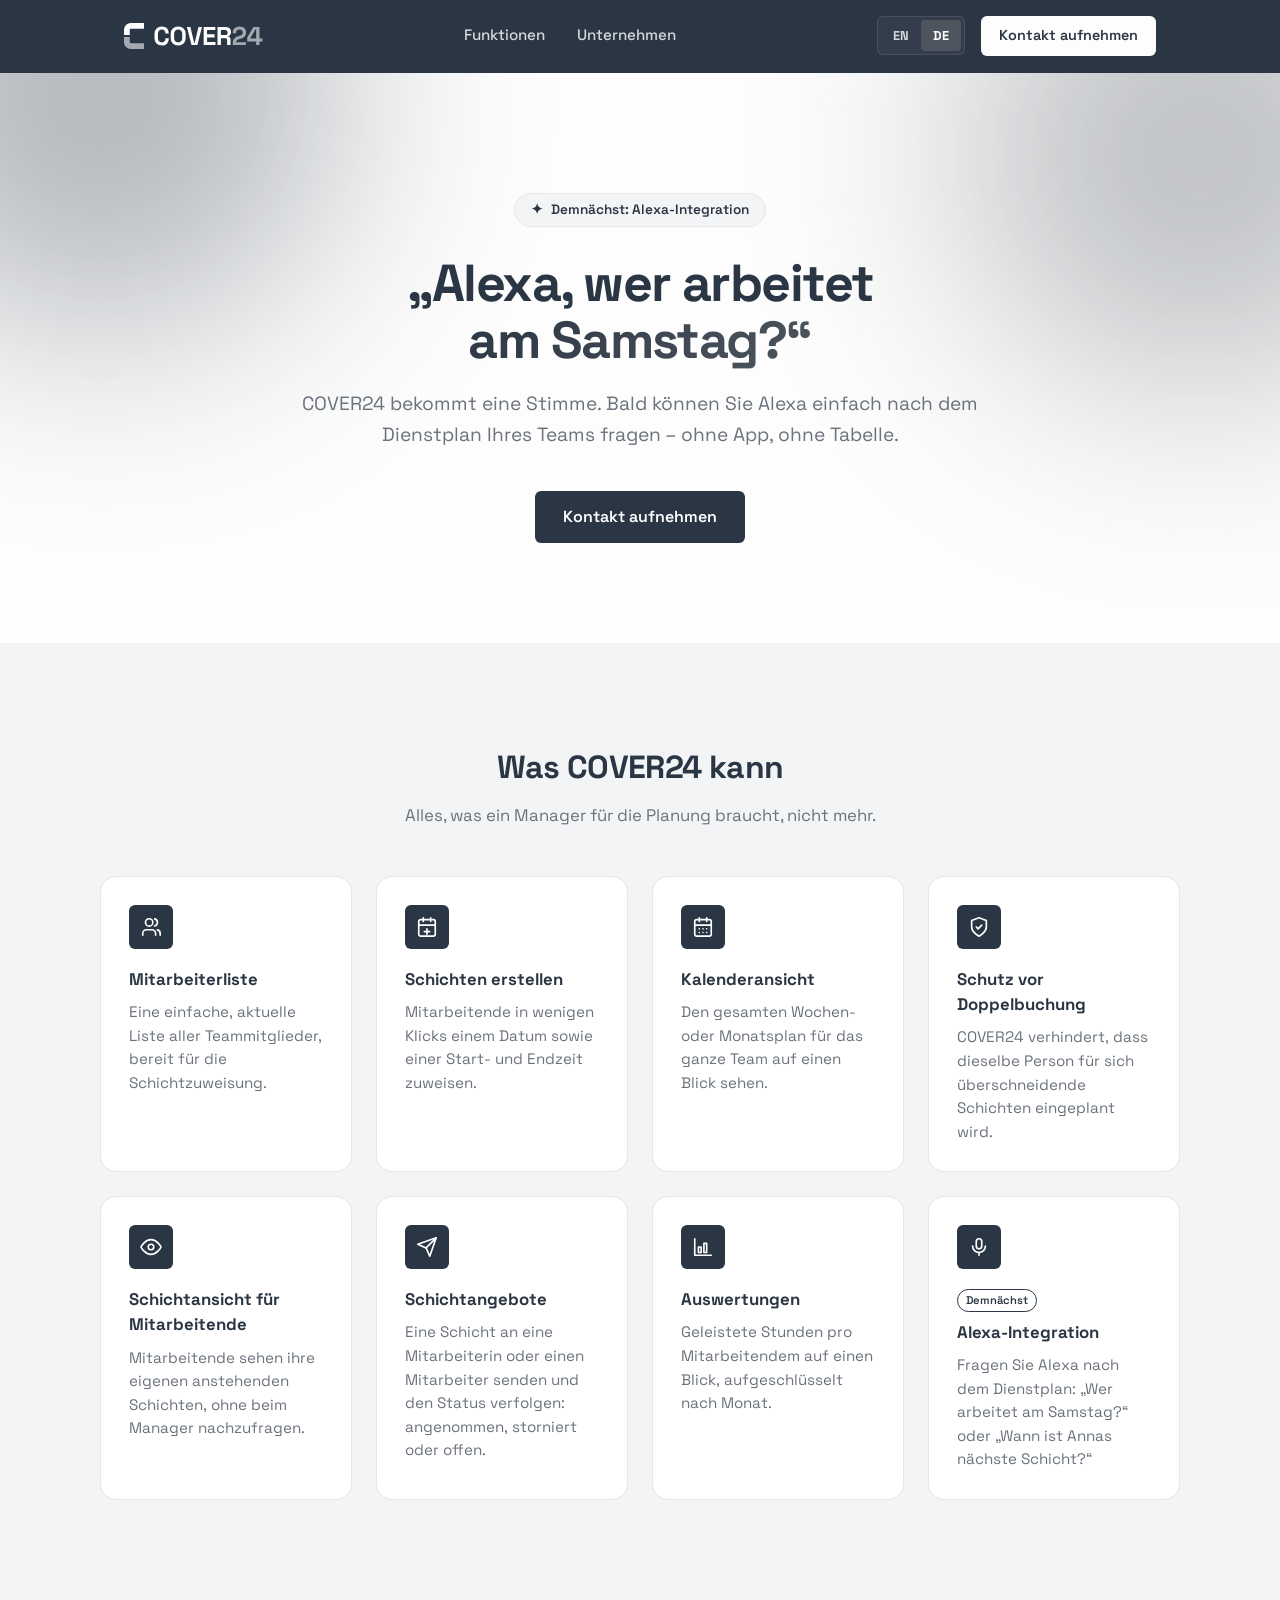
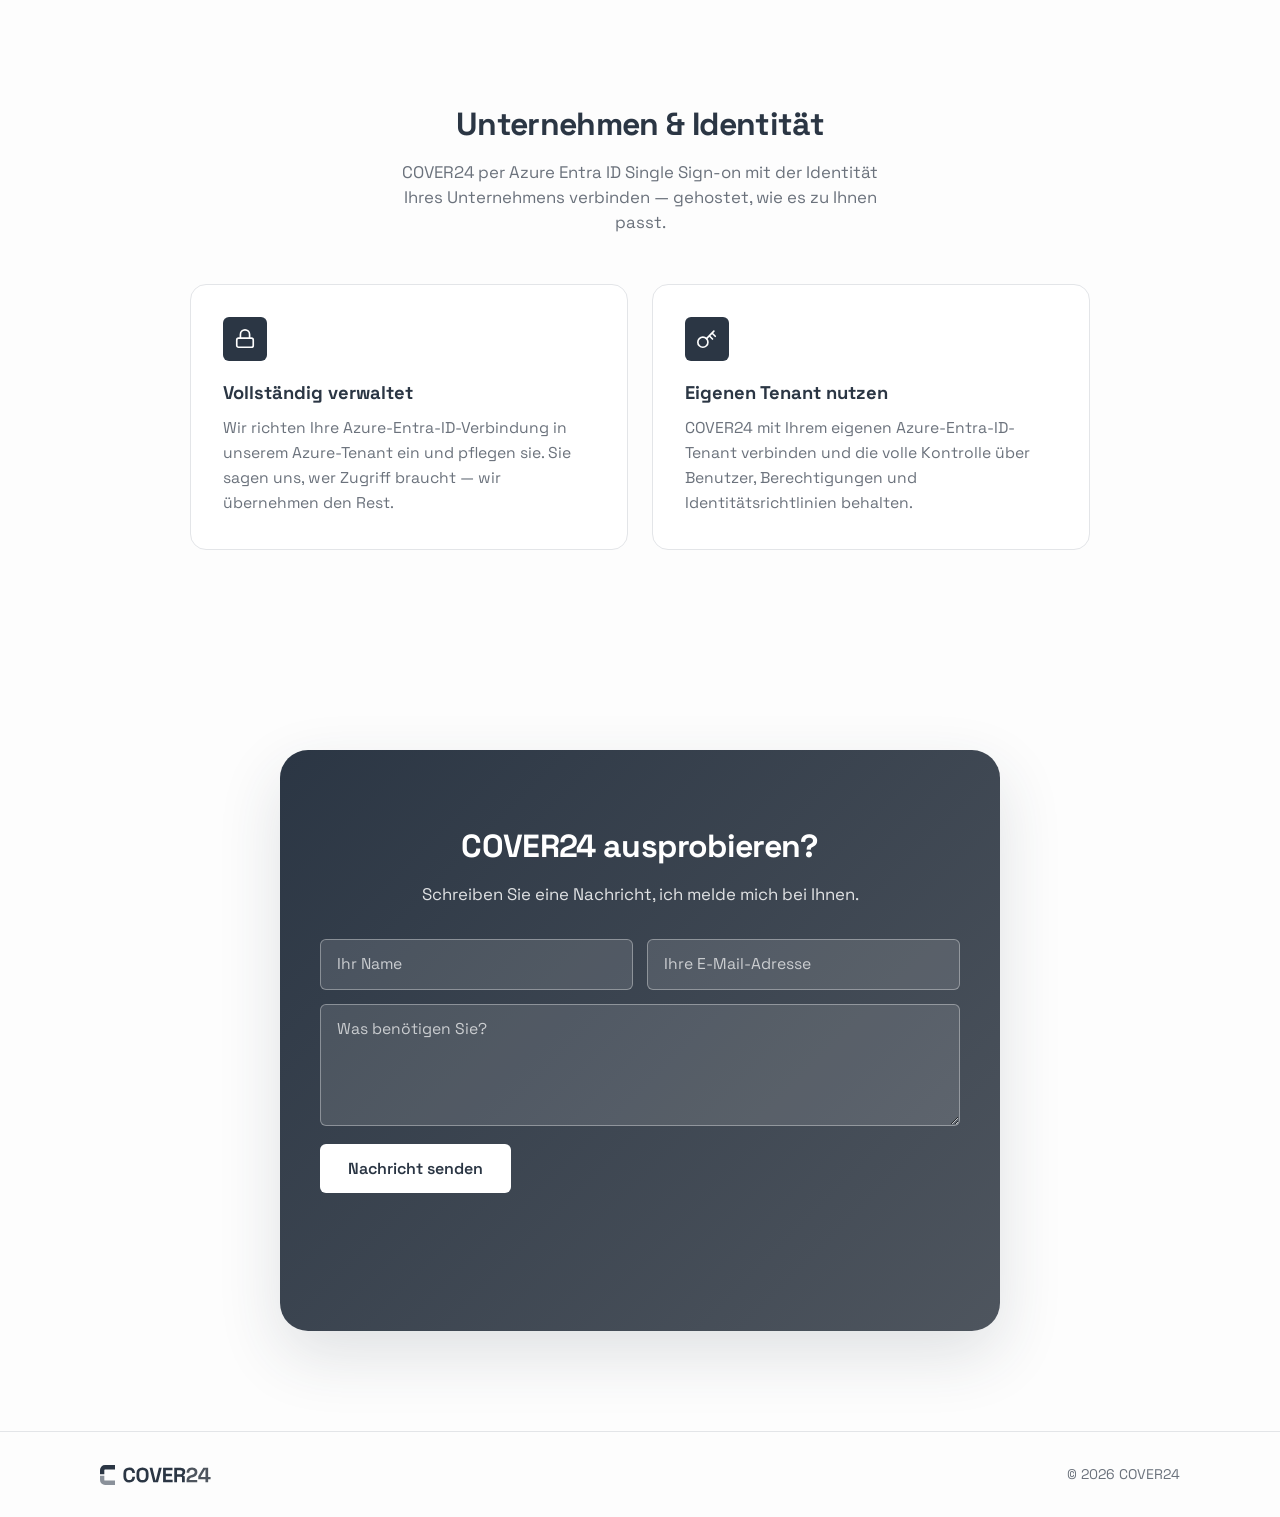
==== marketing/de/index.html @ 31c1f9f2 "Add contact form handling and responsive navigation menu - Implemented contact form submission with " ====
<!DOCTYPE html>
<html lang="de">
<head>
  <meta charset="UTF-8" />
  <meta name="viewport" content="width=device-width, initial-scale=1.0" />
  <title>COVER24 — Einfache Schichtplanung, bald mit Alexa</title>
  <meta name="description" content="Einfache Schichtplanung für Manager und Teams: Dienstplan erstellen, Doppelbuchungen vermeiden, Schichten teilen. Demnächst: Alexa fragen, wer arbeitet." />
  <link rel="preconnect" href="https://fonts.googleapis.com" />
  <link rel="preconnect" href="https://fonts.gstatic.com" crossorigin />
  <link href="https://fonts.googleapis.com/css2?family=Space+Grotesk:wght@400;500;600;700&display=swap" rel="stylesheet" />
  <link rel="stylesheet" href="../styles.css" />
  <link rel="icon" type="image/svg+xml" href="../cover24-c-tile.svg" />
  <link rel="apple-touch-icon" href="../apple-touch-icon.png" />
  <link rel="canonical" href="https://cover24.app/de/" />
  <link rel="alternate" hreflang="en" href="https://cover24.app/" />
  <link rel="alternate" hreflang="de" href="https://cover24.app/de/" />
  <link rel="alternate" hreflang="x-default" href="https://cover24.app/" />
  <meta name="theme-color" content="#2b3644" />

  <meta property="og:type" content="website" />
  <meta property="og:site_name" content="COVER24" />
  <meta property="og:locale" content="de_DE" />
  <meta property="og:locale:alternate" content="en_US" />
  <meta property="og:url" content="https://cover24.app/de/" />
  <meta property="og:title" content="COVER24 — Einfache Schichtplanung, bald mit Alexa" />
  <meta property="og:description" content="Dienstplan erstellen, Doppelbuchungen vermeiden und Mitarbeitenden ihre eigenen Schichten zeigen. Demnächst: „Alexa, wer arbeitet am Samstag?“" />
  <meta property="og:image" content="https://cover24.app/og-image-de.png" />
  <meta property="og:image:width" content="1200" />
  <meta property="og:image:height" content="630" />
  <meta name="twitter:card" content="summary_large_image" />

  <script type="application/ld+json">
  {
    "@context": "https://schema.org",
    "@graph": [
      {
        "@type": "Organization",
        "@id": "https://cover24.app/#organization",
        "name": "COVER24",
        "url": "https://cover24.app/",
        "logo": "https://cover24.app/apple-touch-icon.png",
        "email": "office@cover24.app"
      },
      {
        "@type": "WebSite",
        "name": "COVER24",
        "url": "https://cover24.app/de/",
        "inLanguage": "de",
        "description": "Einfache Schichtplanung für Manager und Teams – bald mit Amazon-Alexa-Integration, um den Dienstplan per Sprache abzufragen.",
        "publisher": {
          "@id": "https://cover24.app/#organization"
        }
      }
    ]
  }
  </script>
</head>
<body>

  <header class="nav" id="nav">
    <div class="nav-inner">
      <span class="logo">
        <img src="../cover24-c-light.svg" alt="" class="logo-mark" />
        <img src="../cover24-wordmark-light.svg" alt="COVER24 logo" class="logo-img logo-full" />
      </span>
      <nav class="nav-links">
        <a class="nav-link" href="#features">Funktionen</a>
        <a class="nav-link" href="#enterprise">Unternehmen</a>
      </nav>
      <div class="nav-right">
        <nav class="lang-switch" aria-label="Sprache">
          <a class="lang-btn" href="../" hreflang="en" lang="en">EN</a>
          <a class="lang-btn active" aria-current="page" href="./" hreflang="de" lang="de">DE</a>
        </nav>
        <a class="nav-cta" href="#contact">Kontakt aufnehmen</a>
      </div>
      <button type="button" class="menu-toggle" id="menu-toggle" aria-label="Menü öffnen" aria-controls="side-nav" aria-expanded="false">
        <svg viewBox="0 0 24 24" fill="none" stroke-width="2" stroke-linecap="round"><path d="M4 7h16M4 12h16M4 17h16"/></svg>
      </button>
    </div>
  </header>

  <div class="side-nav-backdrop" id="side-nav-backdrop" hidden></div>
  <aside class="side-nav" id="side-nav" aria-label="Menü" aria-hidden="true">
    <div class="side-nav-header">
      <span class="logo">
        <img src="../cover24-c-light.svg" alt="" class="logo-mark" />
        <img src="../cover24-wordmark-light.svg" alt="COVER24" class="side-nav-logo" />
      </span>
      <button type="button" class="menu-close" id="menu-close" aria-label="Menü schließen">
        <svg viewBox="0 0 24 24" fill="none" stroke-width="2" stroke-linecap="round"><path d="M6 6l12 12M18 6L6 18"/></svg>
      </button>
    </div>
    <nav class="side-nav-links">
      <a class="side-nav-link" href="#features">Funktionen</a>
      <a class="side-nav-link" href="#enterprise">Unternehmen</a>
    </nav>
    <div class="side-nav-footer">
      <nav class="lang-switch" aria-label="Sprache">
        <a class="lang-btn" href="../" hreflang="en" lang="en">EN</a>
        <a class="lang-btn active" aria-current="page" href="./" hreflang="de" lang="de">DE</a>
      </nav>
      <a class="nav-cta side-nav-cta" href="#contact">Kontakt aufnehmen</a>
    </div>
  </aside>

  <main>
    <section class="hero">
      <div class="hero-inner">
        <span class="eyebrow">✦ <span>Demnächst: Alexa-Integration</span></span>
        <h1>
          <span>„Alexa, wer arbeitet</span><br />
          <span class="hero-gradient-text">am Samstag?“</span>
        </h1>
        <p class="hero-sub">COVER24 bekommt eine Stimme. Bald können Sie Alexa einfach nach dem Dienstplan Ihres Teams fragen – ohne App, ohne Tabelle.</p>
        <div class="hero-actions">
          <a class="btn-primary" href="#contact">Kontakt aufnehmen</a>
        </div>
      </div>
    </section>

    <section class="features" id="features">
      <div class="features-inner">
        <h2>Was COVER24 kann</h2>
        <p class="section-sub">Alles, was ein Manager für die Planung braucht, nicht mehr.</p>
        <div class="feature-grid">
          <div class="feature-card">
            <div class="feature-icon">
              <svg viewBox="0 0 24 24" fill="none" stroke-width="1.8" stroke-linecap="round" stroke-linejoin="round"><path d="M17 21v-2a4 4 0 0 0-4-4H7a4 4 0 0 0-4 4v2"/><circle cx="10" cy="7" r="4"/><path d="M22 21v-2a4 4 0 0 0-3-3.87"/><path d="M16 3.13a4 4 0 0 1 0 7.75"/></svg>
            </div>
            <h3>Mitarbeiterliste</h3>
            <p>Eine einfache, aktuelle Liste aller Teammitglieder, bereit für die Schichtzuweisung.</p>
          </div>
          <div class="feature-card">
            <div class="feature-icon">
              <svg viewBox="0 0 24 24" fill="none" stroke-width="1.8" stroke-linecap="round" stroke-linejoin="round"><rect x="3" y="4" width="18" height="18" rx="2"/><path d="M16 2v4M8 2v4M3 10h18M12 14v6M9 17h6"/></svg>
            </div>
            <h3>Schichten erstellen</h3>
            <p>Mitarbeitende in wenigen Klicks einem Datum sowie einer Start- und Endzeit zuweisen.</p>
          </div>
          <div class="feature-card">
            <div class="feature-icon">
              <svg viewBox="0 0 24 24" fill="none" stroke-width="1.8" stroke-linecap="round" stroke-linejoin="round"><rect x="3" y="4" width="18" height="18" rx="2"/><path d="M16 2v4M8 2v4M3 10h18M8 14h.01M12 14h.01M16 14h.01M8 18h.01M12 18h.01M16 18h.01"/></svg>
            </div>
            <h3>Kalenderansicht</h3>
            <p>Den gesamten Wochen- oder Monatsplan für das ganze Team auf einen Blick sehen.</p>
          </div>
          <div class="feature-card">
            <div class="feature-icon">
              <svg viewBox="0 0 24 24" fill="none" stroke-width="1.8" stroke-linecap="round" stroke-linejoin="round"><path d="M12 22s8-4 8-10V5l-8-3-8 3v7c0 6 8 10 8 10Z"/><path d="m9 12 2 2 4-4"/></svg>
            </div>
            <h3>Schutz vor Doppelbuchung</h3>
            <p>COVER24 verhindert, dass dieselbe Person für sich überschneidende Schichten eingeplant wird.</p>
          </div>
          <div class="feature-card">
            <div class="feature-icon">
              <svg viewBox="0 0 24 24" fill="none" stroke-width="1.8" stroke-linecap="round" stroke-linejoin="round"><path d="M1 12s4-8 11-8 11 8 11 8-4 8-11 8-11-8-11-8Z"/><circle cx="12" cy="12" r="3"/></svg>
            </div>
            <h3>Schichtansicht für Mitarbeitende</h3>
            <p>Mitarbeitende sehen ihre eigenen anstehenden Schichten, ohne beim Manager nachzufragen.</p>
          </div>
          <div class="feature-card">
            <div class="feature-icon">
              <svg viewBox="0 0 24 24" fill="none" stroke-width="1.8" stroke-linecap="round" stroke-linejoin="round"><path d="m22 2-7 20-4-9-9-4Z"/><path d="M22 2 11 13"/></svg>
            </div>
            <h3>Schichtangebote</h3>
            <p>Eine Schicht an eine Mitarbeiterin oder einen Mitarbeiter senden und den Status verfolgen: angenommen, storniert oder offen.</p>
          </div>
          <div class="feature-card">
            <div class="feature-icon">
              <svg viewBox="0 0 24 24" fill="none" stroke-width="1.8" stroke-linecap="round" stroke-linejoin="round"><path d="M3 3v18h18"/><rect x="7" y="12" width="3" height="6"/><rect x="13" y="8" width="3" height="10"/><rect x="19" y="5" width="0" height="13"/></svg>
            </div>
            <h3>Auswertungen</h3>
            <p>Geleistete Stunden pro Mitarbeitendem auf einen Blick, aufgeschlüsselt nach Monat.</p>
          </div>
          <div class="feature-card">
            <div class="feature-icon">
              <svg viewBox="0 0 24 24" fill="none" stroke-width="1.8" stroke-linecap="round" stroke-linejoin="round"><rect x="9" y="3" width="6" height="11" rx="3"/><path d="M5 11a7 7 0 0 0 14 0"/><path d="M12 18v3"/></svg>
            </div>
            <span class="feature-tag">Demnächst</span>
            <h3>Alexa-Integration</h3>
            <p>Fragen Sie Alexa nach dem Dienstplan: „Wer arbeitet am Samstag?“ oder „Wann ist Annas nächste Schicht?“</p>
          </div>
        </div>
      </div>
    </section>

    <section class="enterprise" id="enterprise">
      <div class="enterprise-inner">
        <h2>Unternehmen & Identität</h2>
        <p class="section-sub">COVER24 per Azure Entra ID Single Sign-on mit der Identität Ihres Unternehmens verbinden — gehostet, wie es zu Ihnen passt.</p>
        <div class="enterprise-grid">
          <div class="enterprise-card">
            <div class="feature-icon">
              <svg viewBox="0 0 24 24" fill="none" stroke-width="1.8" stroke-linecap="round" stroke-linejoin="round"><rect x="3" y="11" width="18" height="10" rx="2"/><path d="M7 11V7a5 5 0 0 1 10 0v4"/></svg>
            </div>
            <h3>Vollständig verwaltet</h3>
            <p>Wir richten Ihre Azure-Entra-ID-Verbindung in unserem Azure-Tenant ein und pflegen sie. Sie sagen uns, wer Zugriff braucht — wir übernehmen den Rest.</p>
          </div>
          <div class="enterprise-card">
            <div class="feature-icon">
              <svg viewBox="0 0 24 24" fill="none" stroke-width="1.8" stroke-linecap="round" stroke-linejoin="round"><circle cx="7.5" cy="15.5" r="5.5"/><path d="m11.5 11.5 8-8M15 9l3 3M18 6l3 3"/></svg>
            </div>
            <h3>Eigenen Tenant nutzen</h3>
            <p>COVER24 mit Ihrem eigenen Azure-Entra-ID-Tenant verbinden und die volle Kontrolle über Benutzer, Berechtigungen und Identitätsrichtlinien behalten.</p>
          </div>
        </div>
      </div>
    </section>

    <section class="cta" id="contact">
      <div class="cta-inner">
        <h2>COVER24 ausprobieren?</h2>
        <p>Schreiben Sie eine Nachricht, ich melde mich bei Ihnen.</p>
        <form class="contact-form" id="contact-form" action="https://formspree.io/f/xeaopnll" method="POST">
          <div class="form-row">
            <input type="text" name="name" placeholder="Ihr Name" required />
            <input type="email" name="email" placeholder="Ihre E-Mail-Adresse" required />
          </div>
          <textarea name="message" placeholder="Was benötigen Sie?" rows="4" required></textarea>
          <input type="text" name="_gotcha" style="display:none" tabindex="-1" autocomplete="off" />
          <button type="submit" class="btn-primary">Nachricht senden</button>
          <p class="form-status" id="form-status" role="status"></p>
        </form>
      </div>
    </section>
  </main>

  <footer class="footer">
    <div class="footer-inner">
      <span class="footer-logo"><img src="../cover24-c-dark.svg" alt="" class="logo-mark" /><img src="../cover24-wordmark.svg" alt="COVER24" /></span>
      <span>&copy; 2026 COVER24</span>
    </div>
  </footer>

  <script src="../script.js"></script>

</body>
</html>
---- marketing/styles.css ----
:root {
  --bg: #fdfdfd;
  --bg-alt: #f3f4f6;
  --surface: #ffffff;
  --text: #2b3644;
  --text-muted: #6b727c;
  --border: #e3e5e8;
  --accent-1: #2b3644;
  --accent-2: #4e555e;
  --accent-gradient: linear-gradient(135deg, var(--accent-1), var(--accent-2));
  --accent-solid: #2b3644;
  --shadow-sm: 0 1px 2px rgba(43, 54, 68, 0.06);
  --shadow-md: 0 8px 24px rgba(43, 54, 68, 0.08);
  --shadow-lg: 0 24px 64px rgba(43, 54, 68, 0.14);
}

@media (prefers-color-scheme: dark) {
  :root {
    --bg: #161c24;
    --bg-alt: #1d2530;
    --surface: #232c38;
    --text: #f3f4f6;
    --text-muted: #a3a9b1;
    --border: #2f3946;
    --accent-1: #fdfdfd;
    --accent-2: #a3a9b1;
    --accent-solid: #cbd0d6;
    --shadow-sm: 0 1px 2px rgba(0, 0, 0, 0.3);
    --shadow-md: 0 8px 24px rgba(0, 0, 0, 0.35);
    --shadow-lg: 0 24px 64px rgba(0, 0, 0, 0.5);
  }
}

* {
  box-sizing: border-box;
}

html {
  scroll-behavior: smooth;
}

body {
  margin: 0;
  background: var(--bg);
  color: var(--text);
  font-family: "Space Grotesk", -apple-system, BlinkMacSystemFont, "Segoe UI", Roboto, Helvetica, Arial, sans-serif;
  line-height: 1.5;
  -webkit-font-smoothing: antialiased;
}

a {
  color: inherit;
}

img {
  max-width: 100%;
}

/* Nav */

.nav {
  position: sticky;
  top: 0;
  z-index: 20;
  background: #2b3644;
  border-bottom: 1px solid transparent;
  transition: border-color 0.2s ease, box-shadow 0.2s ease;
}

.nav.scrolled {
  border-bottom-color: rgba(255, 255, 255, 0.08);
  box-shadow: var(--shadow-md);
}

.nav-inner {
  max-width: 1080px;
  margin: 0 auto;
  padding: 16px 24px;
  display: flex;
  align-items: center;
  justify-content: space-between;
}

.logo {
  display: flex;
  align-items: center;
  gap: 10px;
  font-weight: 700;
  font-size: 1.25rem;
  letter-spacing: -0.02em;
}

.logo-img {
  height: 32px;
  width: auto;
}

.logo-full {
  height: 20px;
}

.logo-mark {
  height: 26px;
  width: auto;
}

.nav-links {
  display: flex;
  align-items: center;
  gap: 32px;
}

.nav-link {
  text-decoration: none;
  font-size: 0.95rem;
  font-weight: 500;
  color: #d5d9de;
  transition: color 0.15s ease;
}

.nav-link:hover {
  color: #fff;
}

.nav-right {
  display: flex;
  align-items: center;
  gap: 16px;
}

.lang-switch {
  display: flex;
  align-items: center;
  background: rgba(255, 255, 255, 0.04);
  border: 1px solid rgba(255, 255, 255, 0.1);
  border-radius: 6px;
  padding: 3px;
}

.lang-btn {
  border: none;
  background: transparent;
  color: #d5d9de;
  font: inherit;
  font-size: 0.8rem;
  font-weight: 700;
  padding: 6px 12px;
  border-radius: 4px;
  text-decoration: none;
  cursor: pointer;
  transition: background 0.15s ease, color 0.15s ease;
}

.lang-btn:not(.active):hover {
  color: #fff;
}

.lang-btn.active {
  background: #4e555e;
  color: #fff;
}

.nav-cta {
  text-decoration: none;
  font-weight: 600;
  font-size: 0.9rem;
  padding: 9px 18px;
  border-radius: 6px;
  background: #fdfdfd;
  color: #2b3644;
  transition: background 0.15s ease;
  white-space: nowrap;
}

.nav-cta:hover {
  background: #e3e5e8;
}

/* Buttons */

.btn-primary {
  display: inline-flex;
  align-items: center;
  gap: 8px;
  background: #2b3644;
  color: #fff;
  text-decoration: none;
  font-weight: 600;
  font-size: 1rem;
  padding: 14px 28px;
  border-radius: 6px;
  transition: background 0.15s ease;
}

.btn-primary:hover {
  background: #1f2833;
}

/* Hero */

.hero {
  position: relative;
  padding: 120px 24px 100px;
  text-align: center;
  overflow: hidden;
}

.hero::before,
.hero::after {
  content: "";
  position: absolute;
  width: 480px;
  height: 480px;
  border-radius: 50%;
  filter: blur(110px);
  opacity: 0.35;
  z-index: -1;
}

.hero::before {
  background: var(--accent-1);
  top: -220px;
  left: -140px;
}

.hero::after {
  background: var(--accent-2);
  top: -160px;
  right: -160px;
}

.hero-inner {
  max-width: 680px;
  margin: 0 auto;
}

.eyebrow {
  display: inline-flex;
  align-items: center;
  gap: 8px;
  font-size: 0.85rem;
  font-weight: 600;
  color: var(--accent-solid);
  background: var(--bg-alt);
  border: 1px solid var(--border);
  padding: 6px 16px;
  border-radius: 999px;
  margin-bottom: 28px;
}

.hero h1 {
  font-size: 3.25rem;
  line-height: 1.1;
  letter-spacing: -0.03em;
  margin: 0 0 20px;
  font-weight: 700;
}

.hero-gradient-text {
  background: var(--accent-gradient);
  -webkit-background-clip: text;
  background-clip: text;
  color: transparent;
}

.hero-sub {
  font-size: 1.2rem;
  color: var(--text-muted);
  margin: 0 0 40px;
  line-height: 1.6;
}

.hero-actions {
  display: flex;
  align-items: center;
  justify-content: center;
  gap: 16px;
  flex-wrap: wrap;
}

/* Section shared */

section h2 {
  text-align: center;
  font-size: 2rem;
  letter-spacing: -0.02em;
  margin: 0 0 12px;
  font-weight: 700;
}

.section-sub {
  text-align: center;
  color: var(--text-muted);
  max-width: 480px;
  margin: 0 auto 48px;
  font-size: 1.05rem;
}

/* Features */

.features {
  background: var(--bg-alt);
  padding: 100px 24px;
}

.features-inner {
  max-width: 1080px;
  margin: 0 auto;
}

.feature-grid {
  display: grid;
  grid-template-columns: repeat(auto-fit, minmax(240px, 1fr));
  gap: 24px;
}

.feature-card {
  background: var(--surface);
  border: 1px solid var(--border);
  border-radius: 16px;
  padding: 28px;
  opacity: 0;
  transform: translateY(24px);
  transition: opacity 0.6s ease, transform 0.6s ease, box-shadow 0.25s ease, border-color 0.25s ease;
}

.feature-card.in-view {
  opacity: 1;
  transform: translateY(0);
}

.feature-card:hover {
  box-shadow: var(--shadow-md);
  border-color: var(--accent-solid);
}

.feature-icon {
  width: 44px;
  height: 44px;
  border-radius: 6px;
  background: #2b3644;
  display: flex;
  align-items: center;
  justify-content: center;
  margin-bottom: 18px;
}

.feature-icon svg {
  width: 22px;
  height: 22px;
  stroke: #fff;
}

.feature-card h3 {
  margin: 0 0 8px;
  font-size: 1.05rem;
  font-weight: 700;
}

.feature-tag {
  display: inline-block;
  margin-bottom: 8px;
  padding: 2px 8px;
  border: 1px solid var(--accent-solid);
  border-radius: 999px;
  color: var(--accent-solid);
  font-size: 0.7rem;
  font-weight: 600;
  white-space: nowrap;
}

.feature-card p {
  margin: 0;
  color: var(--text-muted);
  font-size: 0.95rem;
  line-height: 1.55;
}

/* Enterprise */

.enterprise {
  padding: 100px 24px;
}

.enterprise-inner {
  max-width: 900px;
  margin: 0 auto;
}

.enterprise-grid {
  display: grid;
  grid-template-columns: repeat(auto-fit, minmax(280px, 1fr));
  gap: 24px;
}

.enterprise-card {
  background: var(--surface);
  border: 1px solid var(--border);
  border-radius: 16px;
  padding: 32px;
  transition: box-shadow 0.25s ease, border-color 0.25s ease;
}

.enterprise-card:hover {
  box-shadow: var(--shadow-md);
  border-color: var(--accent-solid);
}

.enterprise-card h3 {
  margin: 0 0 10px;
  font-size: 1.15rem;
  font-weight: 700;
}

.enterprise-card p {
  margin: 0;
  color: var(--text-muted);
  font-size: 0.98rem;
  line-height: 1.6;
}

/* CTA */

.cta {
  padding: 100px 24px;
}

.cta-inner {
  max-width: 720px;
  margin: 0 auto;
  text-align: center;
  background: var(--accent-gradient);
  border-radius: 28px;
  padding: 72px 40px;
  box-shadow: var(--shadow-lg);
}

.cta h2 {
  color: #fff;
  margin: 0 0 12px;
}

.cta p {
  color: rgba(255, 255, 255, 0.85);
  margin: 0 0 32px;
  font-size: 1.05rem;
}

.cta .btn-primary {
  background: #fff;
  color: #2b3644;
}

.cta .btn-primary:hover {
  background: #e3e5e8;
}

.contact-form {
  display: flex;
  flex-direction: column;
  gap: 14px;
  text-align: left;
}

.form-row {
  display: grid;
  grid-template-columns: 1fr 1fr;
  gap: 14px;
}

.contact-form input,
.contact-form textarea {
  width: 100%;
  font: inherit;
  font-size: 0.98rem;
  padding: 13px 16px;
  border-radius: 6px;
  border: 1px solid rgba(255, 255, 255, 0.35);
  background: rgba(255, 255, 255, 0.12);
  color: #fff;
  resize: vertical;
}

.contact-form input::placeholder,
.contact-form textarea::placeholder {
  color: rgba(255, 255, 255, 0.7);
}

.contact-form input:focus,
.contact-form textarea:focus {
  outline: none;
  border-color: #fff;
  background: rgba(255, 255, 255, 0.2);
}

.contact-form .btn-primary {
  align-self: flex-start;
  border: none;
  font-family: inherit;
  cursor: pointer;
  margin-top: 4px;
}

.form-status {
  margin: 0;
  min-height: 1.2em;
  font-size: 0.9rem;
  color: rgba(255, 255, 255, 0.9);
}

@media (max-width: 480px) {
  .form-row {
    grid-template-columns: 1fr;
  }
}

/* Footer */

.footer {
  border-top: 1px solid var(--border);
  padding: 32px 24px;
}

.footer-inner {
  max-width: 1080px;
  margin: 0 auto;
  display: flex;
  align-items: center;
  justify-content: space-between;
  gap: 16px;
  flex-wrap: wrap;
  color: var(--text-muted);
  font-size: 0.875rem;
}

.footer-logo {
  display: flex;
  align-items: center;
  gap: 8px;
  font-weight: 700;
  color: var(--text);
}

.footer-logo img {
  height: 16px;
  width: auto;
}

.footer-logo .logo-mark {
  height: 20px;
}

/* Responsive */

@media (max-width: 640px) {
  .nav-links {
    display: none;
  }

  .logo-full {
    display: none;
  }


  .hero {
    padding: 90px 20px 70px;
  }

  .hero h1 {
    font-size: 2.25rem;
  }

  .hero-sub {
    font-size: 1.05rem;
  }

  .cta-inner {
    padding: 48px 24px;
    border-radius: 20px;
  }
}

/* Reduced motion */

@media (prefers-reduced-motion: reduce) {
  html {
    scroll-behavior: auto;
  }

  .feature-card {
    opacity: 1;
    transform: none;
    transition: none;
  }
}

/* Side nav (small screens) */

.menu-toggle,
.menu-close {
  display: none;
  align-items: center;
  justify-content: center;
  width: 40px;
  height: 40px;
  padding: 0;
  border: 1px solid rgba(255, 255, 255, 0.1);
  border-radius: 6px;
  background: rgba(255, 255, 255, 0.04);
  cursor: pointer;
}

.menu-toggle svg,
.menu-close svg {
  width: 22px;
  height: 22px;
  stroke: #fdfdfd;
}

.side-nav,
.side-nav-backdrop {
  display: none;
}

@media (max-width: 640px) {
  .nav-right {
    display: none;
  }

  .menu-toggle,
  .menu-close {
    display: inline-flex;
  }

  .side-nav-backdrop {
    display: block;
    position: fixed;
    inset: 0;
    z-index: 40;
    background: rgba(31, 40, 51, 0.5);
  }

  .side-nav-backdrop[hidden] {
    display: none;
  }

  .side-nav {
    display: flex;
    flex-direction: column;
    position: fixed;
    top: 0;
    right: 0;
    bottom: 0;
    z-index: 50;
    width: min(300px, 85vw);
    padding: 16px 20px 24px;
    background: #2b3644;
    box-shadow: var(--shadow-lg);
    transform: translateX(100%);
    visibility: hidden;
    transition: transform 0.25s ease, visibility 0.25s;
  }

  .side-nav.open {
    transform: translateX(0);
    visibility: visible;
  }

  .side-nav-header {
    display: flex;
    align-items: center;
    justify-content: space-between;
    margin-bottom: 24px;
  }

  .side-nav-logo {
    height: 18px;
    width: auto;
  }

  .side-nav-links {
    display: flex;
    flex-direction: column;
  }

  .side-nav-link {
    padding: 14px 0;
    border-bottom: 1px solid rgba(255, 255, 255, 0.08);
    color: #d5d9de;
    text-decoration: none;
    font-size: 1.05rem;
    font-weight: 500;
  }

  .side-nav-link:hover {
    color: #fff;
  }

  .side-nav-footer {
    margin-top: auto;
    display: flex;
    flex-direction: column;
    align-items: flex-start;
    gap: 16px;
  }

  .side-nav-cta {
    align-self: stretch;
    text-align: center;
    padding: 12px 18px;
  }

  body.menu-open {
    overflow: hidden;
  }
}

@media (prefers-reduced-motion: reduce) {
  .side-nav {
    transition: none;
  }
}
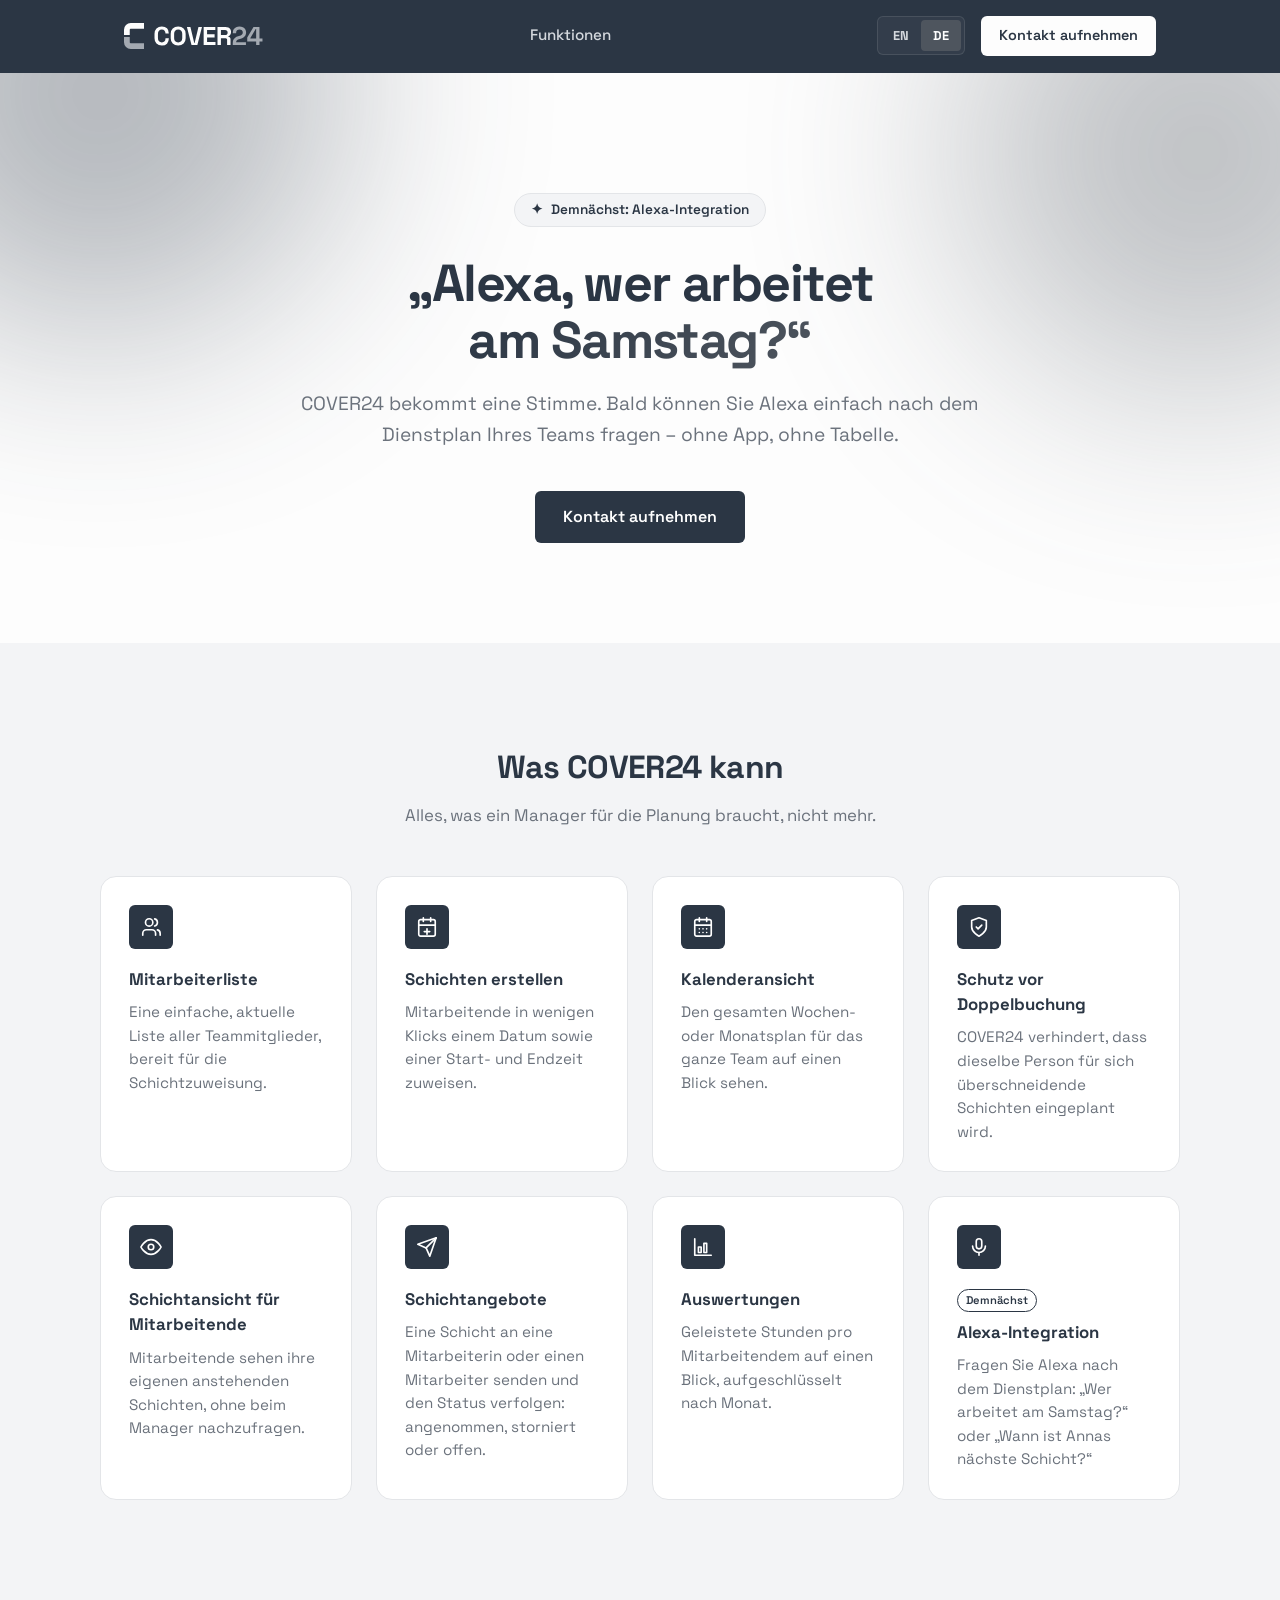
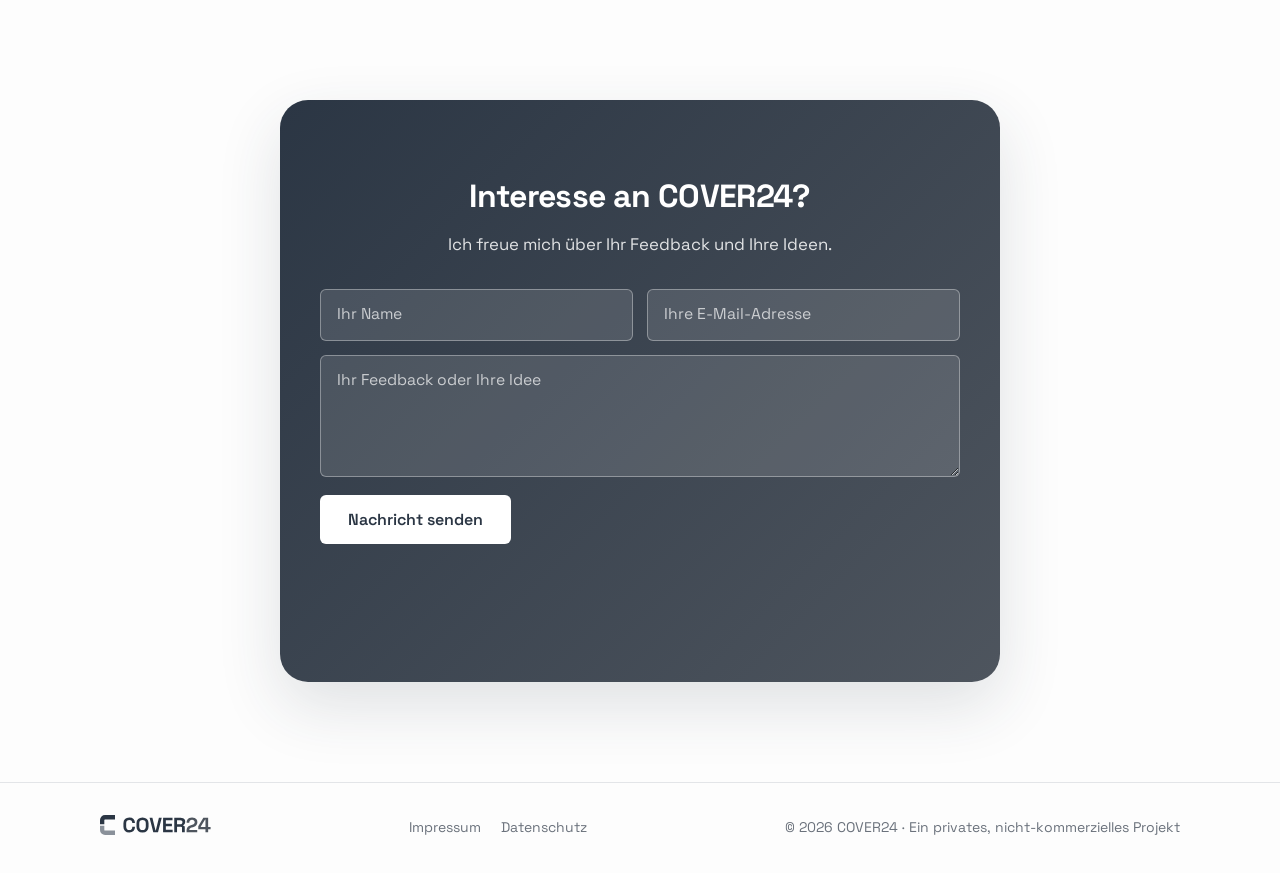
==== commit 8d5f77da: "Add legal notice and privacy policy pages for COVER24" ====
--- a/marketing/de/index.html
+++ b/marketing/de/index.html
@@ -5,9 +5,6 @@
   <meta name="viewport" content="width=device-width, initial-scale=1.0" />
   <title>COVER24 — Einfache Schichtplanung, bald mit Alexa</title>
   <meta name="description" content="Einfache Schichtplanung für Manager und Teams: Dienstplan erstellen, Doppelbuchungen vermeiden, Schichten teilen. Demnächst: Alexa fragen, wer arbeitet." />
-  <link rel="preconnect" href="https://fonts.googleapis.com" />
-  <link rel="preconnect" href="https://fonts.gstatic.com" crossorigin />
-  <link href="https://fonts.googleapis.com/css2?family=Space+Grotesk:wght@400;500;600;700&display=swap" rel="stylesheet" />
   <link rel="stylesheet" href="../styles.css" />
   <link rel="icon" type="image/svg+xml" href="../cover24-c-tile.svg" />
   <link rel="apple-touch-icon" href="../apple-touch-icon.png" />
@@ -19,7 +16,7 @@
 
   <meta property="og:type" content="website" />
   <meta property="og:site_name" content="COVER24" />
-  <meta property="og:locale" content="de_DE" />
+  <meta property="og:locale" content="de_AT" />
   <meta property="og:locale:alternate" content="en_US" />
   <meta property="og:url" content="https://cover24.app/de/" />
   <meta property="og:title" content="COVER24 — Einfache Schichtplanung, bald mit Alexa" />
@@ -32,26 +29,15 @@
   <script type="application/ld+json">
   {
     "@context": "https://schema.org",
-    "@graph": [
-      {
-        "@type": "Organization",
-        "@id": "https://cover24.app/#organization",
-        "name": "COVER24",
-        "url": "https://cover24.app/",
-        "logo": "https://cover24.app/apple-touch-icon.png",
-        "email": "office@cover24.app"
-      },
-      {
-        "@type": "WebSite",
-        "name": "COVER24",
-        "url": "https://cover24.app/de/",
-        "inLanguage": "de",
-        "description": "Einfache Schichtplanung für Manager und Teams – bald mit Amazon-Alexa-Integration, um den Dienstplan per Sprache abzufragen.",
-        "publisher": {
-          "@id": "https://cover24.app/#organization"
-        }
-      }
-    ]
+    "@type": "WebSite",
+    "name": "COVER24",
+    "url": "https://cover24.app/de/",
+    "inLanguage": "de",
+    "description": "Ein privates, nicht-kommerzielles Projekt: einfache Schichtplanung für Manager und Teams – mit geplanter Amazon-Alexa-Integration, um den Dienstplan per Sprache abzufragen.",
+    "author": {
+      "@type": "Person",
+      "name": "Ulrich Rößler"
+    }
   }
   </script>
 </head>
@@ -65,7 +51,6 @@
       </span>
       <nav class="nav-links">
         <a class="nav-link" href="#features">Funktionen</a>
-        <a class="nav-link" href="#enterprise">Unternehmen</a>
       </nav>
       <div class="nav-right">
         <nav class="lang-switch" aria-label="Sprache">
@@ -93,7 +78,6 @@
     </div>
     <nav class="side-nav-links">
       <a class="side-nav-link" href="#features">Funktionen</a>
-      <a class="side-nav-link" href="#enterprise">Unternehmen</a>
     </nav>
     <div class="side-nav-footer">
       <nav class="lang-switch" aria-label="Sprache">
@@ -185,39 +169,17 @@
       </div>
     </section>
 
-    <section class="enterprise" id="enterprise">
-      <div class="enterprise-inner">
-        <h2>Unternehmen & Identität</h2>
-        <p class="section-sub">COVER24 per Azure Entra ID Single Sign-on mit der Identität Ihres Unternehmens verbinden — gehostet, wie es zu Ihnen passt.</p>
-        <div class="enterprise-grid">
-          <div class="enterprise-card">
-            <div class="feature-icon">
-              <svg viewBox="0 0 24 24" fill="none" stroke-width="1.8" stroke-linecap="round" stroke-linejoin="round"><rect x="3" y="11" width="18" height="10" rx="2"/><path d="M7 11V7a5 5 0 0 1 10 0v4"/></svg>
-            </div>
-            <h3>Vollständig verwaltet</h3>
-            <p>Wir richten Ihre Azure-Entra-ID-Verbindung in unserem Azure-Tenant ein und pflegen sie. Sie sagen uns, wer Zugriff braucht — wir übernehmen den Rest.</p>
-          </div>
-          <div class="enterprise-card">
-            <div class="feature-icon">
-              <svg viewBox="0 0 24 24" fill="none" stroke-width="1.8" stroke-linecap="round" stroke-linejoin="round"><circle cx="7.5" cy="15.5" r="5.5"/><path d="m11.5 11.5 8-8M15 9l3 3M18 6l3 3"/></svg>
-            </div>
-            <h3>Eigenen Tenant nutzen</h3>
-            <p>COVER24 mit Ihrem eigenen Azure-Entra-ID-Tenant verbinden und die volle Kontrolle über Benutzer, Berechtigungen und Identitätsrichtlinien behalten.</p>
-          </div>
-        </div>
-      </div>
-    </section>
 
     <section class="cta" id="contact">
       <div class="cta-inner">
-        <h2>COVER24 ausprobieren?</h2>
-        <p>Schreiben Sie eine Nachricht, ich melde mich bei Ihnen.</p>
+        <h2>Interesse an COVER24?</h2>
+        <p>Ich freue mich über Ihr Feedback und Ihre Ideen.</p>
         <form class="contact-form" id="contact-form" action="https://formspree.io/f/xeaopnll" method="POST">
           <div class="form-row">
             <input type="text" name="name" placeholder="Ihr Name" required />
             <input type="email" name="email" placeholder="Ihre E-Mail-Adresse" required />
           </div>
-          <textarea name="message" placeholder="Was benötigen Sie?" rows="4" required></textarea>
+          <textarea name="message" placeholder="Ihr Feedback oder Ihre Idee" rows="4" required></textarea>
           <input type="text" name="_gotcha" style="display:none" tabindex="-1" autocomplete="off" />
           <button type="submit" class="btn-primary">Nachricht senden</button>
           <p class="form-status" id="form-status" role="status"></p>
@@ -228,8 +190,15 @@
 
   <footer class="footer">
     <div class="footer-inner">
-      <span class="footer-logo"><img src="../cover24-c-dark.svg" alt="" class="logo-mark" /><img src="../cover24-wordmark.svg" alt="COVER24" /></span>
-      <span>&copy; 2026 COVER24</span>
+      <span class="footer-logo">
+        <picture><source srcset="../cover24-c-light.svg" media="(prefers-color-scheme: dark)" /><img src="../cover24-c-dark.svg" alt="" class="logo-mark" /></picture>
+        <picture><source srcset="../cover24-wordmark-light.svg" media="(prefers-color-scheme: dark)" /><img src="../cover24-wordmark.svg" alt="COVER24" /></picture>
+      </span>
+      <nav class="footer-links" aria-label="Rechtliches">
+        <a href="../de/impressum/">Impressum</a>
+        <a href="../de/datenschutz/">Datenschutz</a>
+      </nav>
+      <span>&copy; 2026 COVER24 · Ein privates, nicht-kommerzielles Projekt</span>
     </div>
   </footer>
 
--- a/marketing/styles.css
+++ b/marketing/styles.css
@@ -1,3 +1,37 @@
+/* Fonts (self-hosted, SIL Open Font License — see fonts/OFL.txt) */
+
+@font-face {
+  font-family: "Space Grotesk";
+  font-style: normal;
+  font-weight: 400;
+  font-display: swap;
+  src: url("fonts/space-grotesk-latin-400-normal.woff2") format("woff2");
+}
+
+@font-face {
+  font-family: "Space Grotesk";
+  font-style: normal;
+  font-weight: 500;
+  font-display: swap;
+  src: url("fonts/space-grotesk-latin-500-normal.woff2") format("woff2");
+}
+
+@font-face {
+  font-family: "Space Grotesk";
+  font-style: normal;
+  font-weight: 600;
+  font-display: swap;
+  src: url("fonts/space-grotesk-latin-600-normal.woff2") format("woff2");
+}
+
+@font-face {
+  font-family: "Space Grotesk";
+  font-style: normal;
+  font-weight: 700;
+  font-display: swap;
+  src: url("fonts/space-grotesk-latin-700-normal.woff2") format("woff2");
+}
+
 :root {
   --bg: #fdfdfd;
   --bg-alt: #f3f4f6;
@@ -591,6 +625,91 @@
     opacity: 1;
     transform: none;
     transition: none;
+  }
+}
+
+/* Footer links */
+
+.footer-links {
+  display: flex;
+  gap: 20px;
+}
+
+.footer-links a {
+  color: var(--text-muted);
+  text-decoration: none;
+}
+
+.footer-links a:hover {
+  color: var(--text);
+  text-decoration: underline;
+}
+
+/* Legal pages */
+
+a.logo {
+  text-decoration: none;
+}
+
+.legal {
+  padding: 64px 24px 96px;
+}
+
+.legal-inner {
+  max-width: 720px;
+  margin: 0 auto;
+  line-height: 1.65;
+}
+
+.legal h1 {
+  font-size: 2.25rem;
+  margin: 0 0 8px;
+}
+
+.legal h2 {
+  font-size: 1.15rem;
+  margin: 36px 0 8px;
+}
+
+.legal p {
+  margin: 0 0 12px;
+}
+
+.legal a {
+  color: var(--text);
+}
+
+.legal-note {
+  color: var(--text-muted);
+  font-size: 0.95rem;
+}
+
+mark.todo {
+  background: #fde68a;
+  color: #2b3644;
+  padding: 0 4px;
+  border-radius: 3px;
+}
+
+/* Dark mode adjustments */
+
+@media (prefers-color-scheme: dark) {
+  .btn-primary {
+    background: #fdfdfd;
+    color: #2b3644;
+  }
+
+  .btn-primary:hover {
+    background: #e3e5e8;
+  }
+
+  .feature-icon {
+    background: #4e555e;
+  }
+
+  .cta-inner {
+    background: linear-gradient(135deg, #2b3644, #3a4553);
+    border: 1px solid var(--border);
   }
 }
 
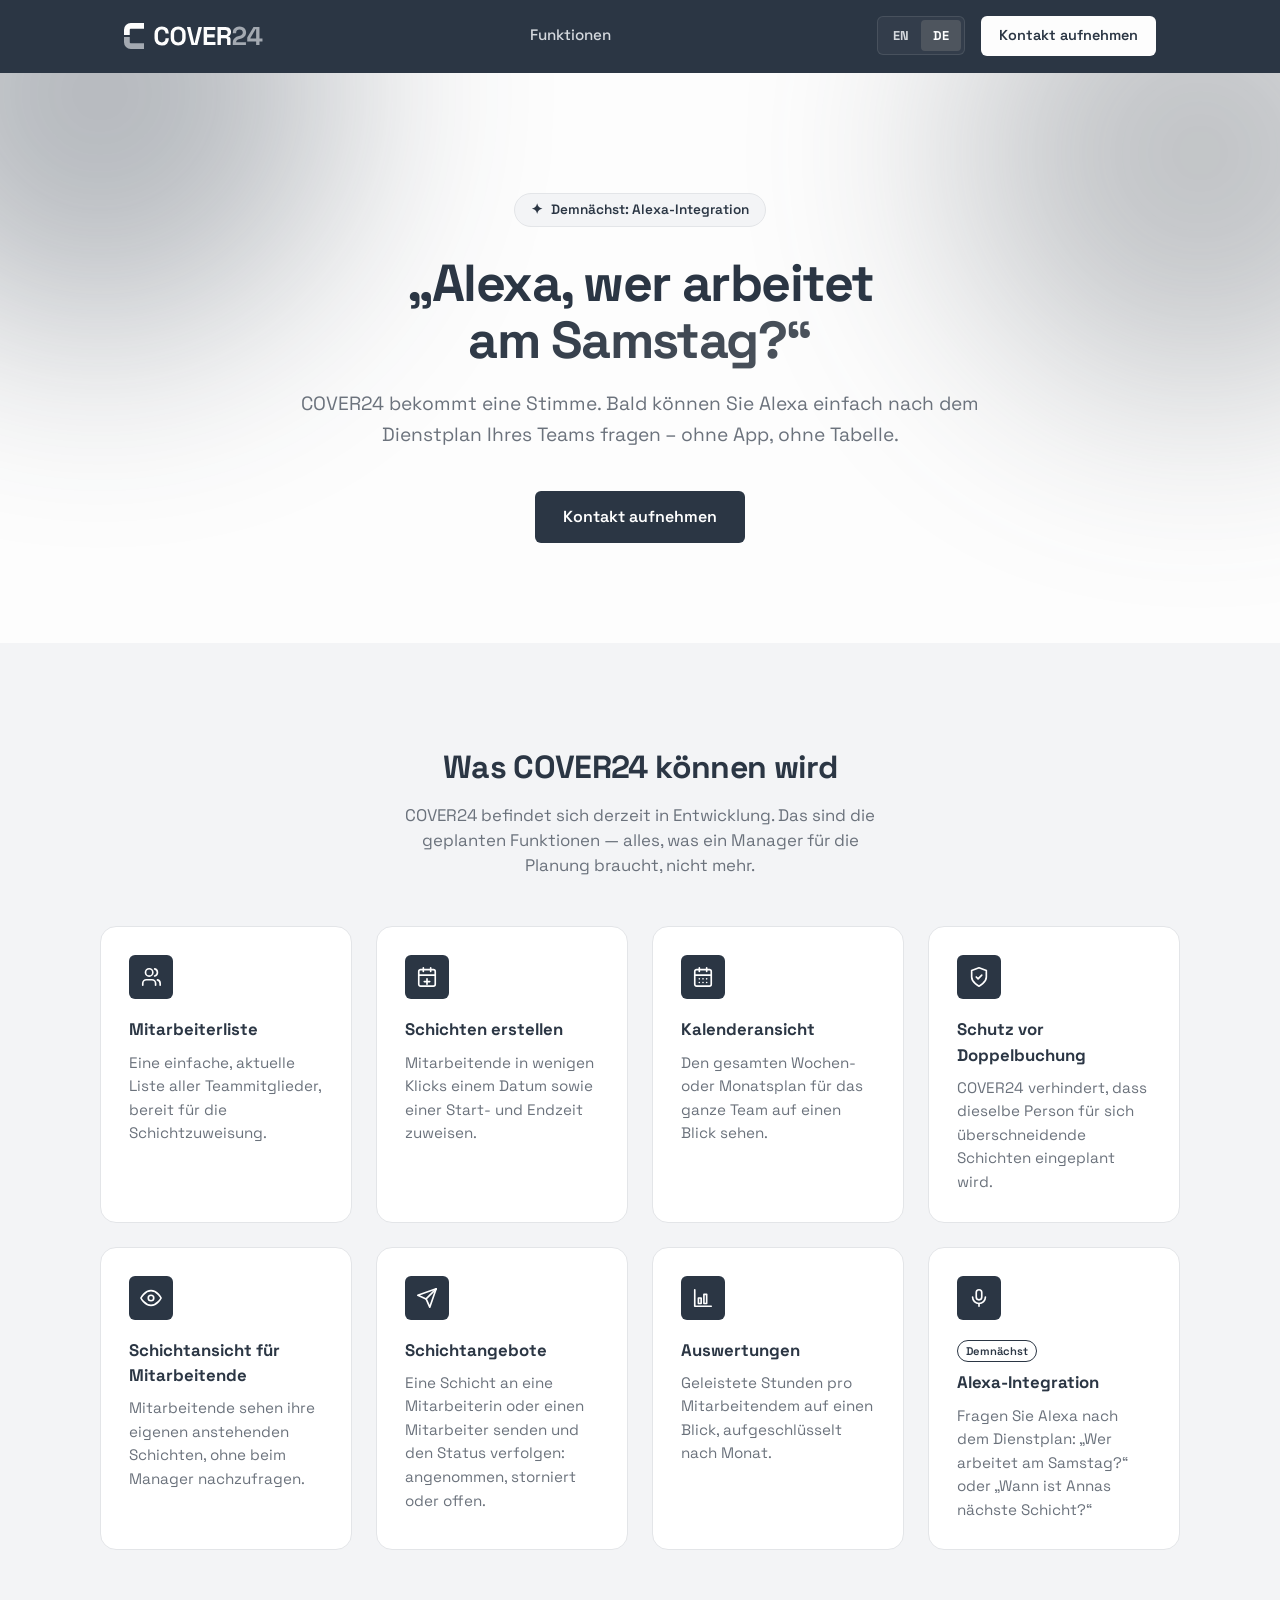
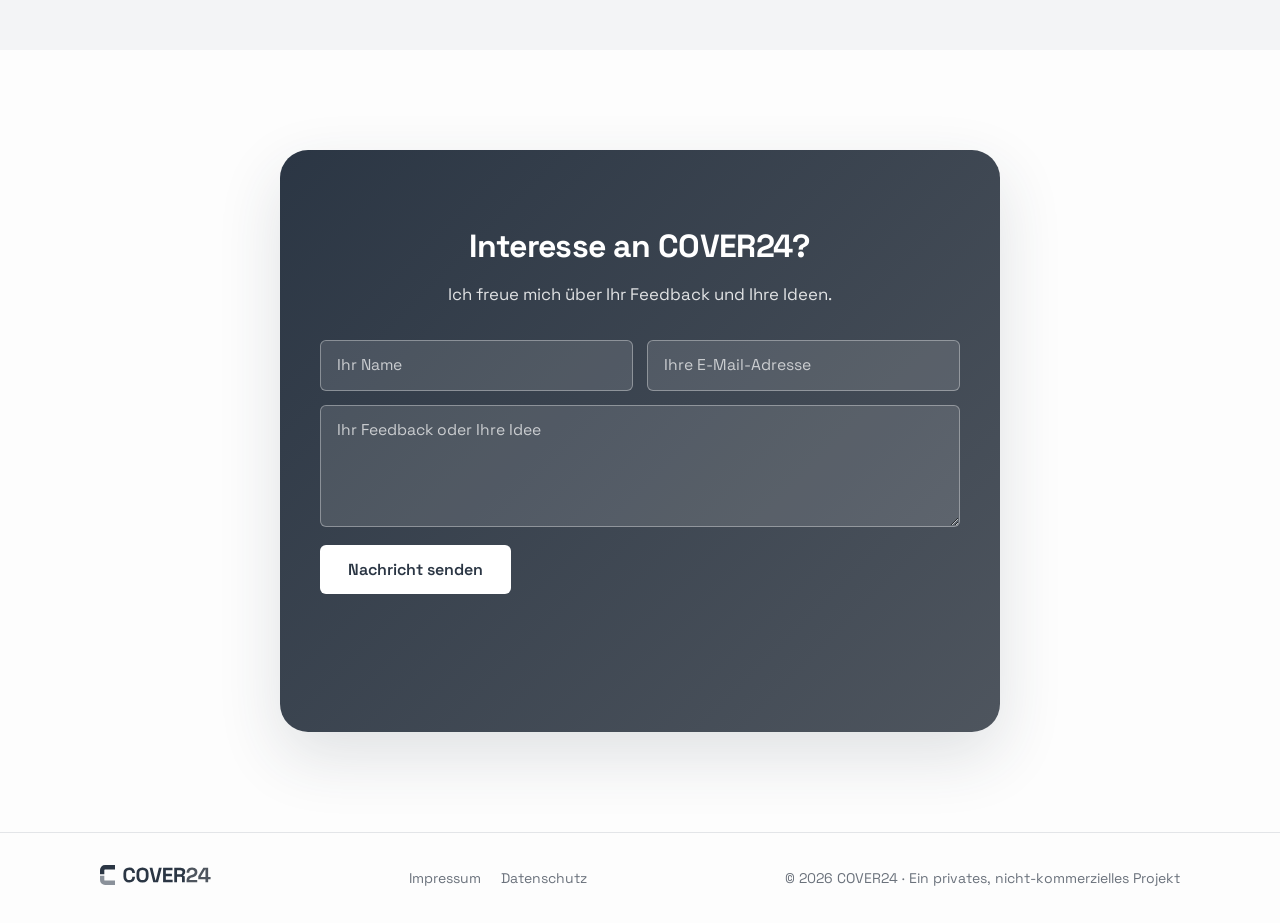
==== commit dec7968c: "Update feature descriptions to reflect current development status" ====
--- a/marketing/de/index.html
+++ b/marketing/de/index.html
@@ -105,8 +105,8 @@
 
     <section class="features" id="features">
       <div class="features-inner">
-        <h2>Was COVER24 kann</h2>
-        <p class="section-sub">Alles, was ein Manager für die Planung braucht, nicht mehr.</p>
+        <h2>Was COVER24 können wird</h2>
+        <p class="section-sub">COVER24 befindet sich derzeit in Entwicklung. Das sind die geplanten Funktionen — alles, was ein Manager für die Planung braucht, nicht mehr.</p>
         <div class="feature-grid">
           <div class="feature-card">
             <div class="feature-icon">
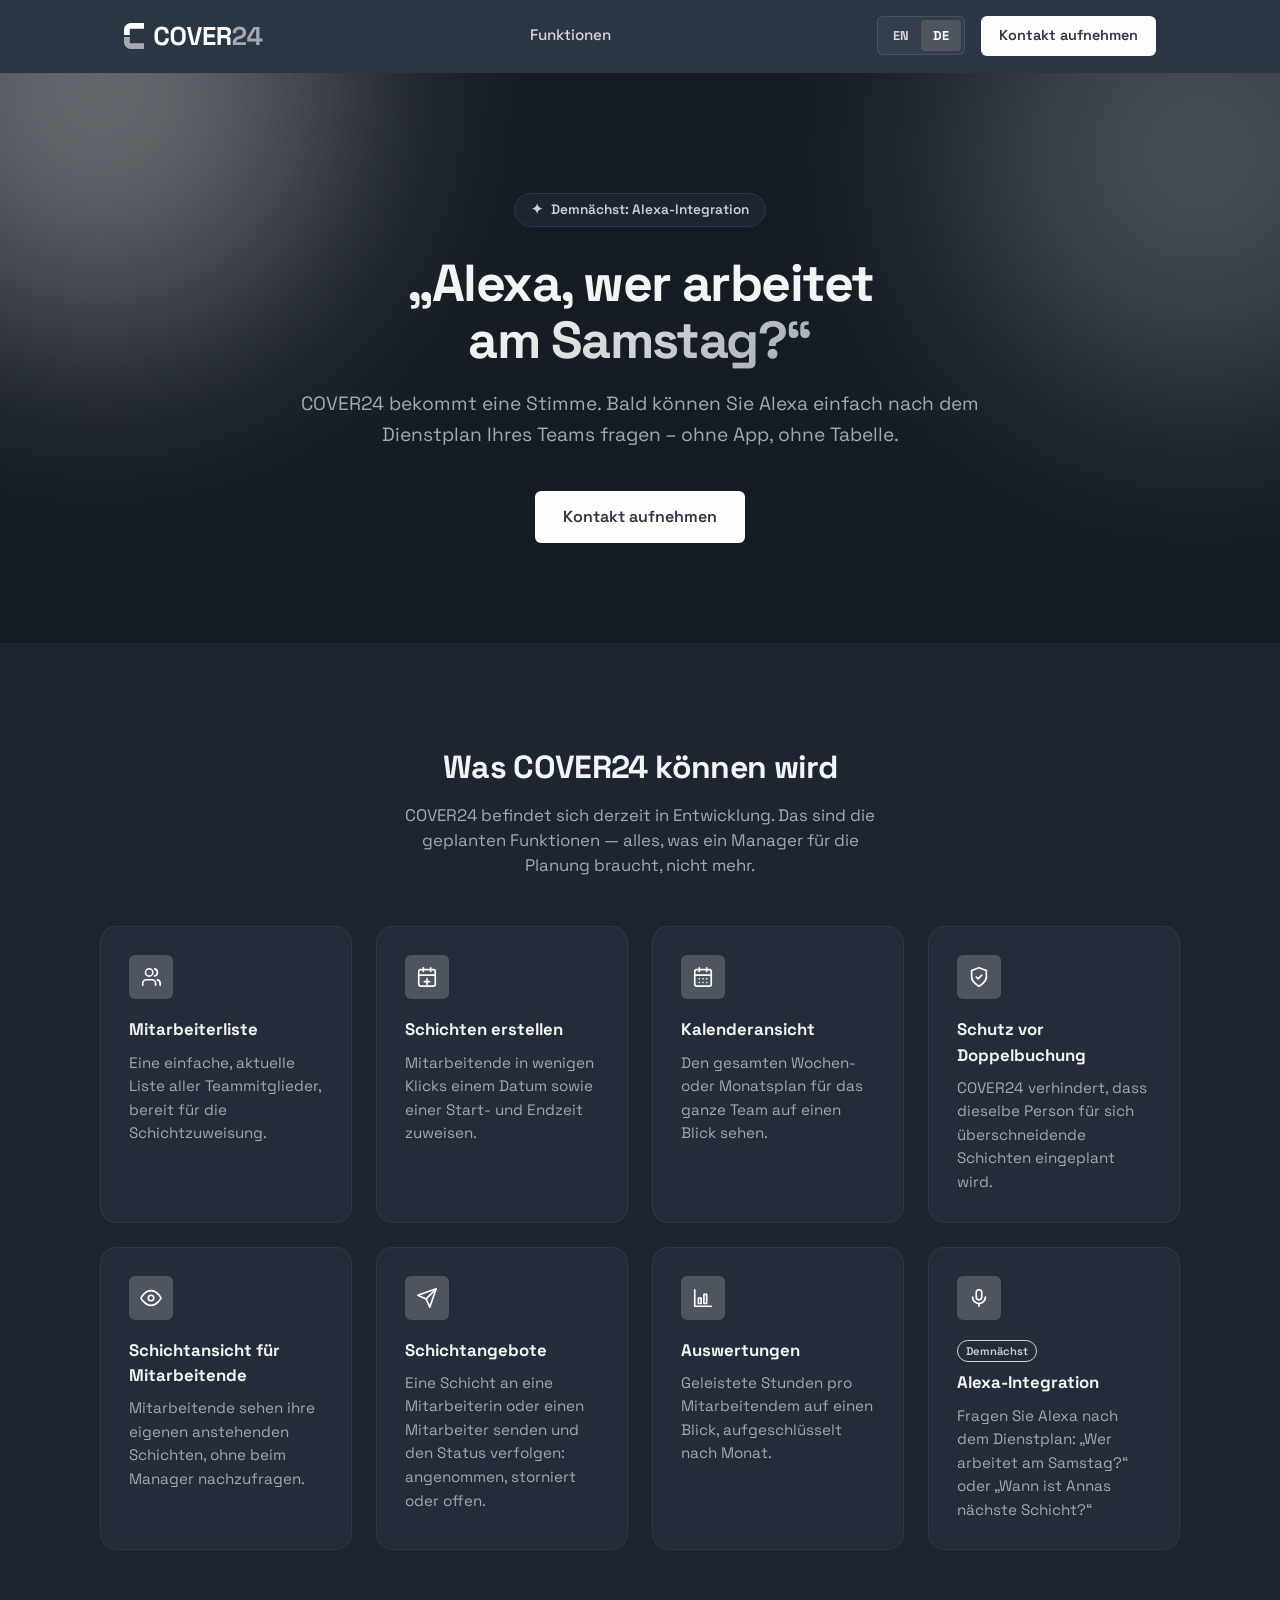
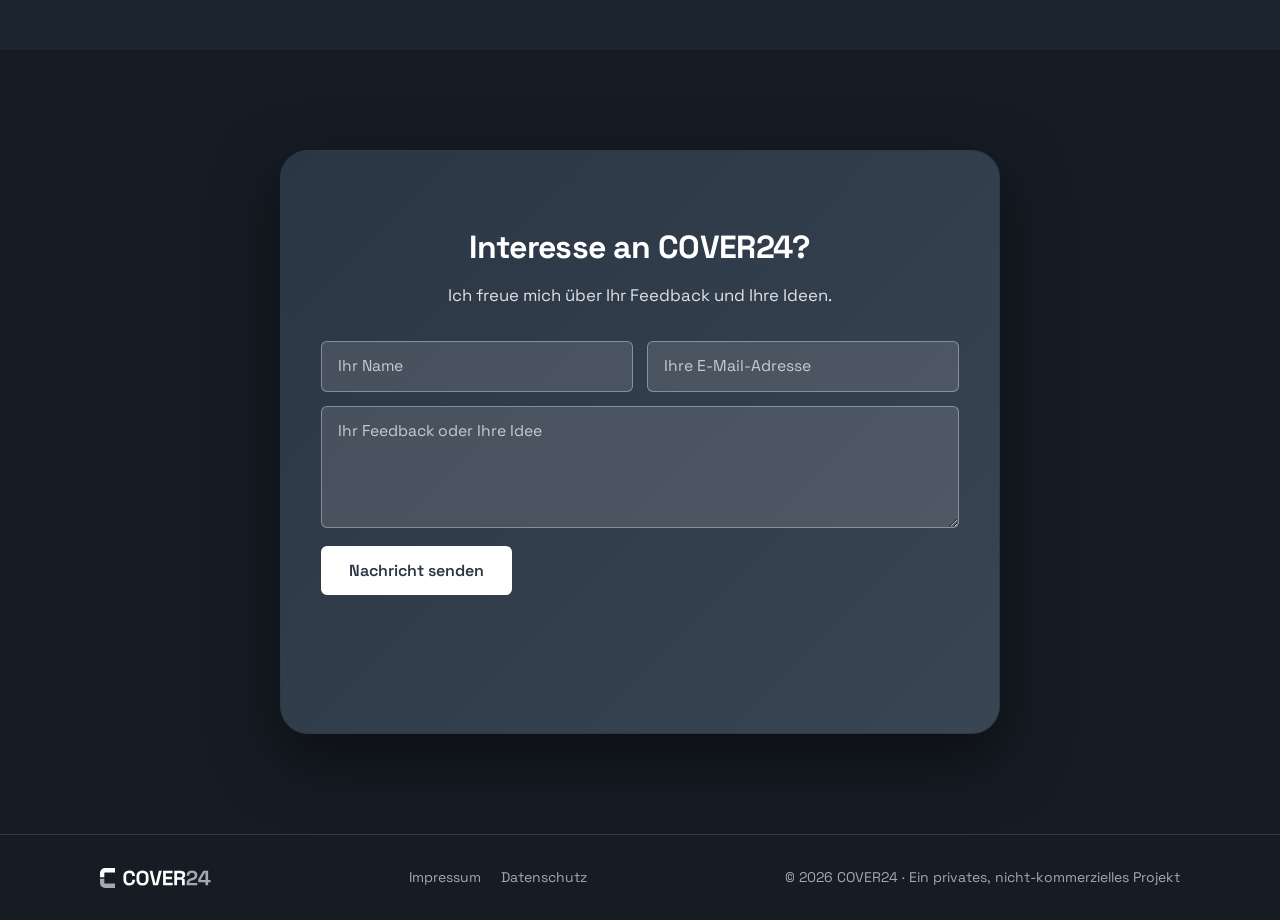
==== commit 7be8cf84: "Add dark mode support and update styles for improved accessibility" ====
--- a/marketing/de/index.html
+++ b/marketing/de/index.html
@@ -13,6 +13,7 @@
   <link rel="alternate" hreflang="de" href="https://cover24.app/de/" />
   <link rel="alternate" hreflang="x-default" href="https://cover24.app/" />
   <meta name="theme-color" content="#2b3644" />
+  <meta name="color-scheme" content="dark" />
 
   <meta property="og:type" content="website" />
   <meta property="og:site_name" content="COVER24" />
@@ -191,8 +192,8 @@
   <footer class="footer">
     <div class="footer-inner">
       <span class="footer-logo">
-        <picture><source srcset="../cover24-c-light.svg" media="(prefers-color-scheme: dark)" /><img src="../cover24-c-dark.svg" alt="" class="logo-mark" /></picture>
-        <picture><source srcset="../cover24-wordmark-light.svg" media="(prefers-color-scheme: dark)" /><img src="../cover24-wordmark.svg" alt="COVER24" /></picture>
+        <img src="../cover24-c-light.svg" alt="" class="logo-mark" />
+        <img src="../cover24-wordmark-light.svg" alt="COVER24" />
       </span>
       <nav class="footer-links" aria-label="Rechtliches">
         <a href="../de/impressum/">Impressum</a>
--- a/marketing/styles.css
+++ b/marketing/styles.css
@@ -33,36 +33,20 @@
 }
 
 :root {
-  --bg: #fdfdfd;
-  --bg-alt: #f3f4f6;
-  --surface: #ffffff;
-  --text: #2b3644;
-  --text-muted: #6b727c;
-  --border: #e3e5e8;
-  --accent-1: #2b3644;
-  --accent-2: #4e555e;
+  color-scheme: dark;
+  --bg: #161c24;
+  --bg-alt: #1d2530;
+  --surface: #232c38;
+  --text: #f3f4f6;
+  --text-muted: #a3a9b1;
+  --border: #2f3946;
+  --accent-1: #fdfdfd;
+  --accent-2: #a3a9b1;
   --accent-gradient: linear-gradient(135deg, var(--accent-1), var(--accent-2));
-  --accent-solid: #2b3644;
-  --shadow-sm: 0 1px 2px rgba(43, 54, 68, 0.06);
-  --shadow-md: 0 8px 24px rgba(43, 54, 68, 0.08);
-  --shadow-lg: 0 24px 64px rgba(43, 54, 68, 0.14);
-}
-
-@media (prefers-color-scheme: dark) {
-  :root {
-    --bg: #161c24;
-    --bg-alt: #1d2530;
-    --surface: #232c38;
-    --text: #f3f4f6;
-    --text-muted: #a3a9b1;
-    --border: #2f3946;
-    --accent-1: #fdfdfd;
-    --accent-2: #a3a9b1;
-    --accent-solid: #cbd0d6;
-    --shadow-sm: 0 1px 2px rgba(0, 0, 0, 0.3);
-    --shadow-md: 0 8px 24px rgba(0, 0, 0, 0.35);
-    --shadow-lg: 0 24px 64px rgba(0, 0, 0, 0.5);
-  }
+  --accent-solid: #cbd0d6;
+  --shadow-sm: 0 1px 2px rgba(0, 0, 0, 0.3);
+  --shadow-md: 0 8px 24px rgba(0, 0, 0, 0.35);
+  --shadow-lg: 0 24px 64px rgba(0, 0, 0, 0.5);
 }
 
 * {
@@ -216,8 +200,8 @@
   display: inline-flex;
   align-items: center;
   gap: 8px;
-  background: #2b3644;
-  color: #fff;
+  background: #fdfdfd;
+  color: #2b3644;
   text-decoration: none;
   font-weight: 600;
   font-size: 1rem;
@@ -227,7 +211,7 @@
 }
 
 .btn-primary:hover {
-  background: #1f2833;
+  background: #e3e5e8;
 }
 
 /* Hero */
@@ -372,7 +356,7 @@
   width: 44px;
   height: 44px;
   border-radius: 6px;
-  background: #2b3644;
+  background: #4e555e;
   display: flex;
   align-items: center;
   justify-content: center;
@@ -463,7 +447,8 @@
   max-width: 720px;
   margin: 0 auto;
   text-align: center;
-  background: var(--accent-gradient);
+  background: linear-gradient(135deg, #2b3644, #3a4553);
+  border: 1px solid var(--border);
   border-radius: 28px;
   padding: 72px 40px;
   box-shadow: var(--shadow-lg);
@@ -689,28 +674,6 @@
   color: #2b3644;
   padding: 0 4px;
   border-radius: 3px;
-}
-
-/* Dark mode adjustments */
-
-@media (prefers-color-scheme: dark) {
-  .btn-primary {
-    background: #fdfdfd;
-    color: #2b3644;
-  }
-
-  .btn-primary:hover {
-    background: #e3e5e8;
-  }
-
-  .feature-icon {
-    background: #4e555e;
-  }
-
-  .cta-inner {
-    background: linear-gradient(135deg, #2b3644, #3a4553);
-    border: 1px solid var(--border);
-  }
 }
 
 /* Side nav (small screens) */
